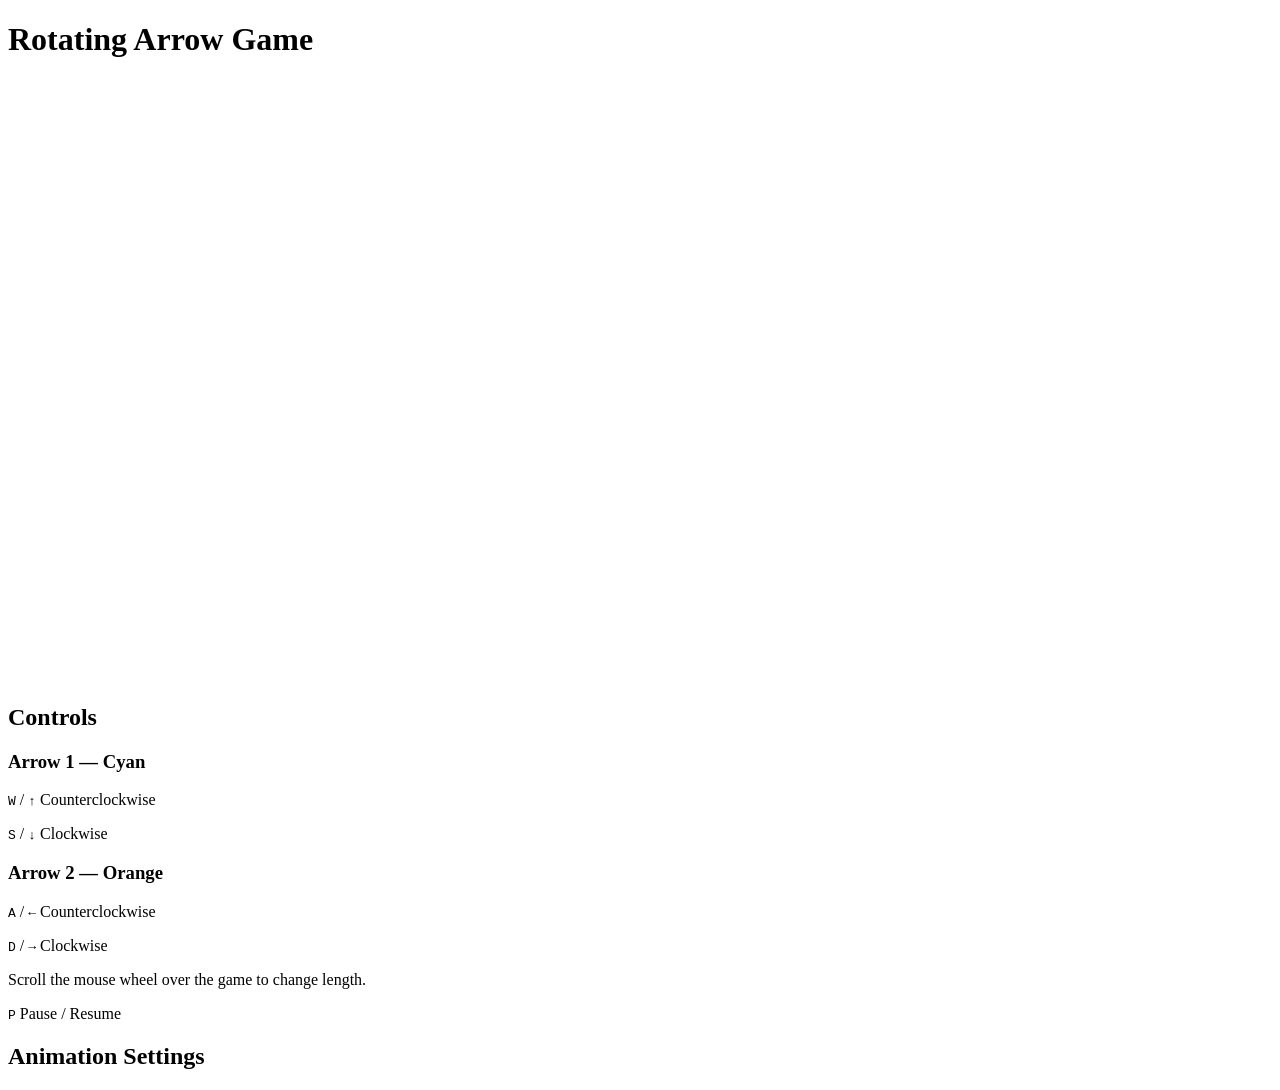
==== index.html @ 31f97ac0 "Rename Pivot Path Painting/index.html to index.html" ====
<!DOCTYPE html>
<html lang="en">
<head>
    <meta charset="UTF-8">
    <meta name="viewport" content="width=device-width, initial-scale=1.0">
    <title>Pivot Path Painting</title>
    <link rel="stylesheet" href="style.css">
</head>
<body>
    <h1>Rotating Arrow Game</h1>
    <canvas id="gameCanvas" width="800" height="600"></canvas>

<div id="controls-layout">

    <div id="controls">
        <h2>Controls</h2>

        <div class="control-section">
            <h3>Arrow 1 — Cyan</h3>
            <p><kbd>W</kbd> / <kbd>↑</kbd> Counterclockwise</p>
            <p><kbd>S</kbd> / <kbd>↓</kbd> Clockwise</p>
        </div>

        <div class="control-section">
            <h3>Arrow 2 — Orange</h3>
            <p><kbd>A</kbd> / <kbd>←</kbd> Counterclockwise</p>
            <p><kbd>D</kbd> / <kbd>→</kbd> Clockwise</p>
            <p>Scroll the mouse wheel over the game to change length.</p>
        </div>

        <p><kbd>P</kbd> Pause / Resume</p>
    </div>

    <div id="speedPanel">
        <h2>Animation Settings</h2>
    </div>

</div>


    <script src="script.js"></script>
</body>
</html>
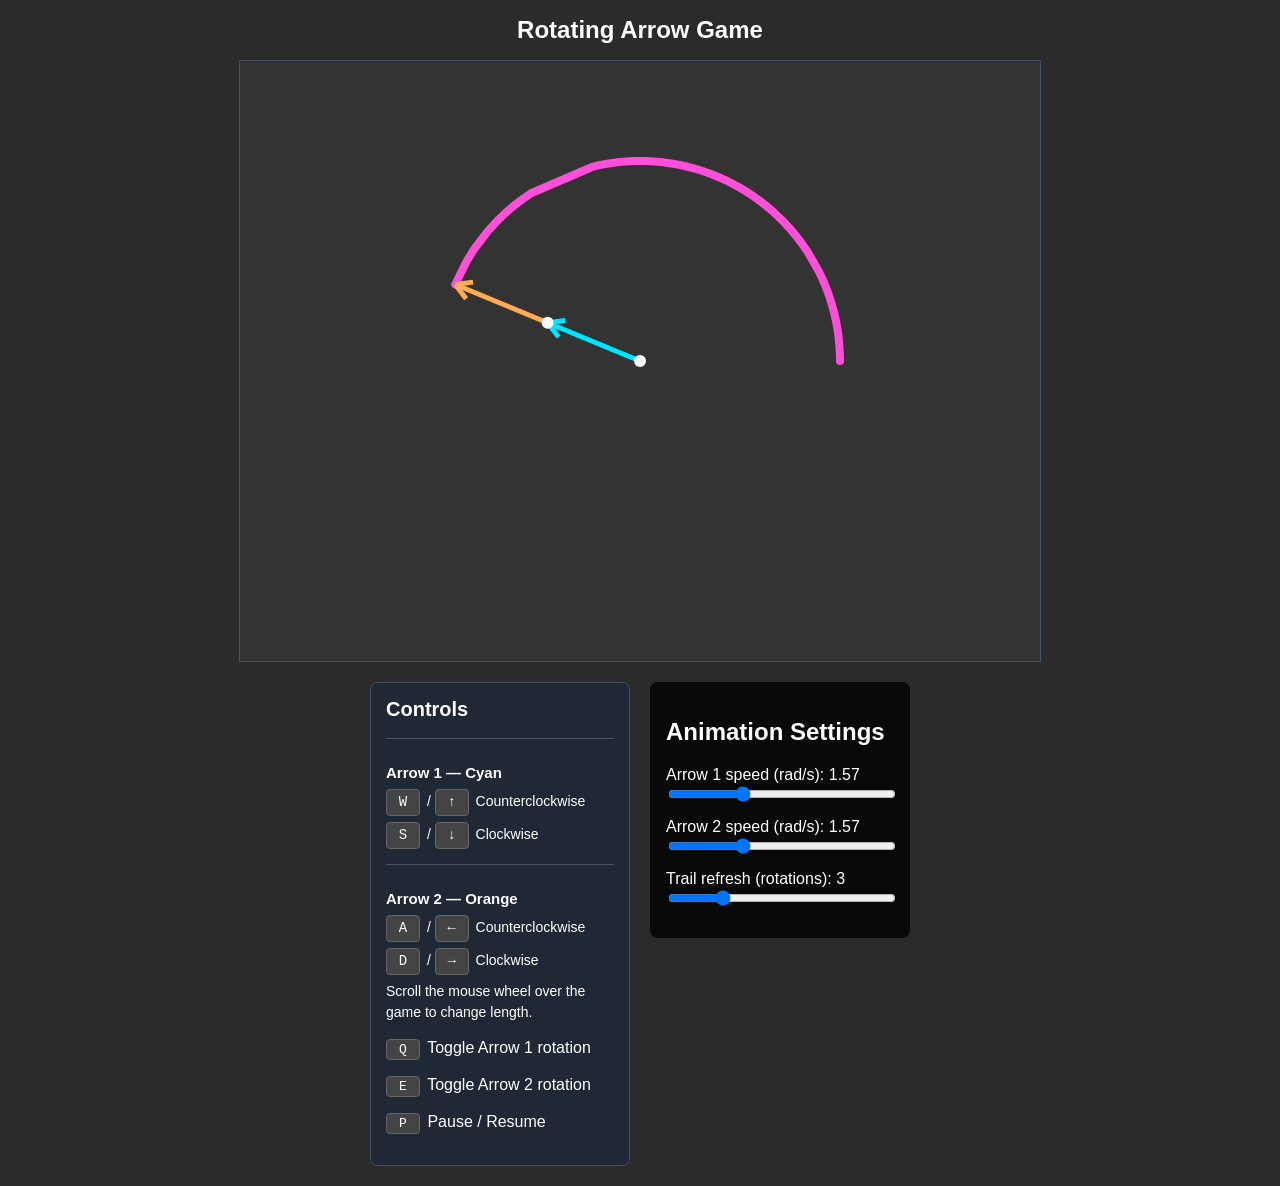
==== commit 2a885fce: "Update index.html q e control instructions" ====
--- a/index.html
+++ b/index.html
@@ -28,7 +28,8 @@
             <p><kbd>D</kbd> / <kbd>→</kbd> Clockwise</p>
             <p>Scroll the mouse wheel over the game to change length.</p>
         </div>
-
+        <p><kbd>Q</kbd> Toggle Arrow 1 rotation</p>
+        <p><kbd>E</kbd> Toggle Arrow 2 rotation</p>
         <p><kbd>P</kbd> Pause / Resume</p>
     </div>
 
--- a/style.css
+++ b/style.css
@@ -0,0 +1,146 @@
+
+body {
+    margin: 0;
+    min-height: 100vh;
+    display: flex;
+    flex-direction: column;
+    align-items: center;
+    justify-content: center;
+    background: #151923;
+    color: white;
+    font-family: Arial, sans-serif;
+}
+
+h1 {
+    font-size: 24px;
+}
+
+canvas {
+    background: #202735;
+    border: 1px solid #465166;
+    max-width: 95vw;
+    height: auto;
+}
+
+#controls {
+    width: min(800px, 95vw);
+    box-sizing: border-box;
+    margin-top: 15px;
+    padding: 15px;
+    background: #202735;
+    border: 1px solid #465166;
+    border-radius: 8px;
+}
+
+#controls h2 {
+    margin-top: 0;
+    font-size: 20px;
+}
+
+.control-section {
+    margin-top: 15px;
+    padding-top: 10px;
+    border-top: 1px solid #465166;
+}
+
+.control-section h3 {
+    font-size: 15px;
+    margin-bottom: 8px;
+}
+
+.control-section p {
+    font-size: 14px;
+    margin: 6px 0;
+    line-height: 1.5;
+}
+
+kbd {
+    display: inline-block;
+    min-width: 20px;
+    padding: 3px 6px;
+    margin-right: 3px;
+    text-align: center;
+    background: #343e50;
+    border: 1px solid #59677e;
+    border-radius: 4px;
+    color: white;
+    font-family: monospace;
+}
+
+#controls-layout {
+    display: flex !important;
+    flex-direction: row !important;
+    align-items: flex-start;
+    gap: 20px;
+    margin: 20px;
+}
+
+#controls {
+    flex: 0 0 260px;
+    width: 260px;
+    margin: 0;
+}
+
+#speedPanel {
+    flex: 0 0 260px;
+    width: 260px;
+    margin: 0;
+    padding: 16px;
+    background: rgba(0, 0, 0, 0.8);
+    color: white;
+    font-family: Arial, sans-serif;
+    border-radius: 8px;
+    box-sizing: border-box;
+}
+
+#speedPanel input[type="range"] {
+    display: block;
+    width: 100%;
+}
+
+.speed-control {
+    margin-bottom: 16px;
+}
+
+@media (max-width: 650px) {
+    #controls-layout {
+        flex-direction: column !important;
+    }
+}
+
+/* Overall page appearance */
+body {
+    background-color: #2b2b2b;
+    color: #ffffff;
+    font-family: Arial, sans-serif;
+}
+
+/* Main heading */
+h1 {
+    color: #ffffff;
+}
+
+/* Controls and instructions */
+#controls {
+    color: #ffffff;
+}
+
+#controls h2,
+#controls h3,
+#controls p {
+    color: #ffffff;
+}
+
+/* Keyboard keys */
+kbd {
+    background-color: #444444;
+    color: #ffffff;
+    border: 1px solid #666666;
+    border-radius: 4px;
+    padding: 2px 6px;
+}
+
+/* Canvas background */
+canvas {
+    background-color: #333333;
+}
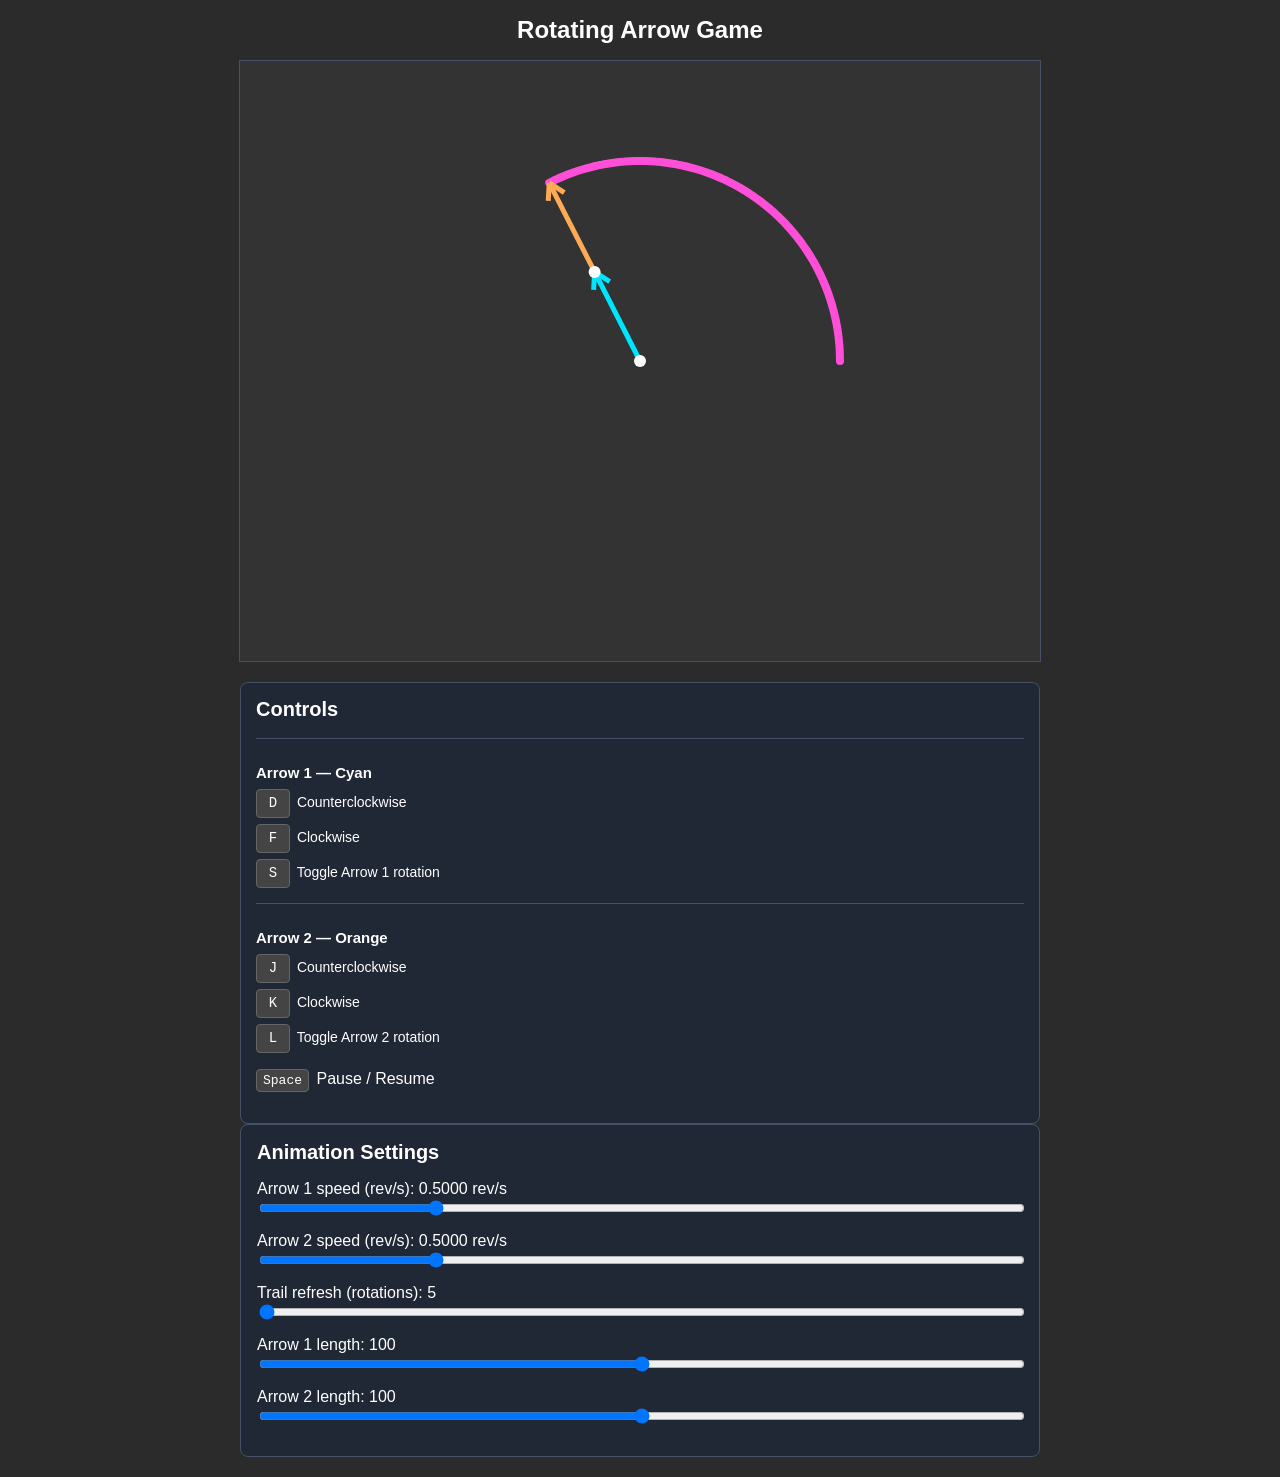
==== commit 3874184a: "mobile controls added?" ====
--- a/index.html
+++ b/index.html
@@ -10,33 +10,44 @@
 <body>
     <h1>Rotating Arrow Game</h1>
     <canvas id="gameCanvas" width="800" height="600"></canvas>
-
+    
 <div id="controls-layout">
-
-    <div id="controls">
-        <h2>Controls</h2>
-
-        <div class="control-section">
-            <h3>Arrow 1 — Cyan</h3>
-            <p><kbd>W</kbd> / <kbd>↑</kbd> Counterclockwise</p>
-            <p><kbd>S</kbd> / <kbd>↓</kbd> Clockwise</p>
+    <div id="keyboardControls">
+        <div id="controls">
+            <h2>Controls</h2>
+            <div class="control-section">
+                <h3>Arrow 1 — Cyan</h3>
+                <p><kbd>D</kbd> Counterclockwise</p>
+                <p><kbd>F</kbd> Clockwise</p>
+                <p><kbd>S</kbd> Toggle Arrow 1 rotation</p>
+            </div>
+            <div class="control-section">
+                <h3>Arrow 2 — Orange</h3>
+                <p><kbd>J</kbd> Counterclockwise</p>
+                <p><kbd>K</kbd> Clockwise</p>
+                <p><kbd>L</kbd> Toggle Arrow 2 rotation</p>
+            </div>
+            <p><kbd>Space</kbd> Pause / Resume</p>
         </div>
-
-        <div class="control-section">
-            <h3>Arrow 2 — Orange</h3>
-            <p><kbd>A</kbd> / <kbd>←</kbd> Counterclockwise</p>
-            <p><kbd>D</kbd> / <kbd>→</kbd> Clockwise</p>
-            <p>Scroll the mouse wheel over the game to change length.</p>
-        </div>
-        <p><kbd>Q</kbd> Toggle Arrow 1 rotation</p>
-        <p><kbd>E</kbd> Toggle Arrow 2 rotation</p>
-        <p><kbd>P</kbd> Pause / Resume</p>
-    </div>
 
     <div id="speedPanel">
         <h2>Animation Settings</h2>
     </div>
-
+</div>
+<div id="mobileControls">
+        <div class="arrow-controls arrow1-controls">
+            <h2>Arrow 1</h2>
+            <button id="arrow1CCW">↶ CCW</button>
+            <button id="arrow1Stop" class="stop-button">■ STOP</button>
+            <button id="arrow1CW">↷ CW</button>
+        </div>
+        <div class="arrow-controls arrow2-controls">
+            <h2>Arrow 2</h2>
+            <button id="arrow2CCW">↶ CCW</button>
+            <button id="arrow2Stop" class="stop-button">■ STOP</button>
+            <button id="arrow2CW">↷ CW</button>
+        </div>
+    </div>
 </div>
 
 
--- a/style.css
+++ b/style.css
@@ -1,4 +1,4 @@
-
+/* Overall page appearance */
 body {
     margin: 0;
     min-height: 100vh;
@@ -6,30 +6,53 @@
     flex-direction: column;
     align-items: center;
     justify-content: center;
-    background: #151923;
-    color: white;
+    background: #2b2b2b;
+    color: #ffffff;
     font-family: Arial, sans-serif;
 }
 
 h1 {
     font-size: 24px;
-}
-
+    color: #ffffff;
+    text-align: center;
+}
+
+/* Game canvas */
 canvas {
-    background: #202735;
+    display: block;
+    background: #333333;
     border: 1px solid #465166;
     max-width: 95vw;
     height: auto;
 }
 
+/* Desktop controls layout */
+#controls-layout {
+    display: flex;
+    flex-direction: row;
+    align-items: flex-start;
+    justify-content: center;
+    gap: 20px;
+    width: min(800px, 95vw);
+    margin: 20px auto;
+    box-sizing: border-box;
+}
+
+/* Keyboard controls panel */
+#keyboardControls {
+    flex: 1;
+    min-width: 0;
+}
+
 #controls {
-    width: min(800px, 95vw);
-    box-sizing: border-box;
-    margin-top: 15px;
+    width: 100%;
+    box-sizing: border-box;
+    margin: 0;
     padding: 15px;
     background: #202735;
     border: 1px solid #465166;
     border-radius: 8px;
+    color: #ffffff;
 }
 
 #controls h2 {
@@ -54,93 +77,159 @@
     line-height: 1.5;
 }
 
+/* Keyboard key styling */
 kbd {
     display: inline-block;
     min-width: 20px;
     padding: 3px 6px;
     margin-right: 3px;
     text-align: center;
-    background: #343e50;
-    border: 1px solid #59677e;
+    background: #444444;
+    border: 1px solid #666666;
     border-radius: 4px;
-    color: white;
+    color: #ffffff;
     font-family: monospace;
 }
 
-#controls-layout {
-    display: flex !important;
-    flex-direction: row !important;
-    align-items: flex-start;
-    gap: 20px;
-    margin: 20px;
-}
-
-#controls {
-    flex: 0 0 260px;
-    width: 260px;
-    margin: 0;
-}
-
+/* Animation settings panel */
 #speedPanel {
-    flex: 0 0 260px;
-    width: 260px;
+    flex: 1;
+    min-width: 0;
+    width: auto;
     margin: 0;
     padding: 16px;
-    background: rgba(0, 0, 0, 0.8);
-    color: white;
+    background: #202735;
+    color: #ffffff;
     font-family: Arial, sans-serif;
+    border: 1px solid #465166;
     border-radius: 8px;
     box-sizing: border-box;
+}
+
+#speedPanel h2 {
+    margin-top: 0;
+    font-size: 20px;
 }
 
 #speedPanel input[type="range"] {
     display: block;
     width: 100%;
+    box-sizing: border-box;
 }
 
 .speed-control {
     margin-bottom: 16px;
 }
 
+/* Touchscreen rotation controls */
+#mobileControls {
+    display: flex;
+    justify-content: space-between;
+    gap: 16px;
+    width: min(800px, 95vw);
+    box-sizing: border-box;
+    margin: 12px auto;
+}
+
+.arrow-controls {
+    display: flex;
+    flex: 1;
+    flex-direction: column;
+    gap: 10px;
+    min-width: 0;
+}
+
+.arrow-controls h2 {
+    text-align: center;
+    font-size: 16px;
+    margin: 4px 0;
+}
+
+.arrow1-controls h2 {
+    color: #00e5ff;
+}
+
+.arrow2-controls h2 {
+    color: #ffaa55;
+}
+
+.arrow-controls button {
+    width: 100%;
+    min-height: 56px;
+    padding: 10px 4px;
+    border: 1px solid #59677e;
+    border-radius: 12px;
+    background: #343e50;
+    color: #ffffff;
+    font-size: 16px;
+    font-weight: bold;
+    touch-action: manipulation;
+    -webkit-tap-highlight-color: transparent;
+}
+
+.arrow1-controls button:active {
+    background: #007f91;
+}
+
+.arrow2-controls button:active {
+    background: #96602e;
+}
+
+.arrow-controls .stop-button {
+    background: #a63c48;
+    border-color: #d85c69;
+}
+
+.arrow-controls .stop-button:active {
+    background: #762a33;
+}
+
+/* Hide touch controls by default.
+   JavaScript displays them on touch-oriented devices. */
+#mobileControls {
+    display: none;
+}
+
+/* Smaller screens */
 @media (max-width: 650px) {
+    body {
+        justify-content: flex-start;
+        padding: 8px 0;
+    }
+
+    h1 {
+        font-size: 20px;
+        margin: 8px 0;
+    }
+
+    #gameCanvas {
+        width: 96vw;
+        max-width: 96vw;
+        height: auto;
+    }
+
     #controls-layout {
-        flex-direction: column !important;
-    }
-}
-
-/* Overall page appearance */
-body {
-    background-color: #2b2b2b;
-    color: #ffffff;
-    font-family: Arial, sans-serif;
-}
-
-/* Main heading */
-h1 {
-    color: #ffffff;
-}
-
-/* Controls and instructions */
-#controls {
-    color: #ffffff;
-}
-
-#controls h2,
-#controls h3,
-#controls p {
-    color: #ffffff;
-}
-
-/* Keyboard keys */
-kbd {
-    background-color: #444444;
-    color: #ffffff;
-    border: 1px solid #666666;
-    border-radius: 4px;
-    padding: 2px 6px;
-}
-
-/* Canvas background */
-canvas {
-    background-color: #333333;
-}
+        flex-direction: column;
+        width: 96vw;
+        margin: 10px auto;
+        gap: 12px;
+    }
+
+    #keyboardControls,
+    #controls,
+    #speedPanel {
+        width: 100%;
+        box-sizing: border-box;
+    }
+
+    #mobileControls {
+        width: 96vw;
+        gap: 12px;
+        margin: 12px auto;
+    }
+
+    .arrow-controls button {
+        min-height: 60px;
+        font-size: 15px;
+    }
+}
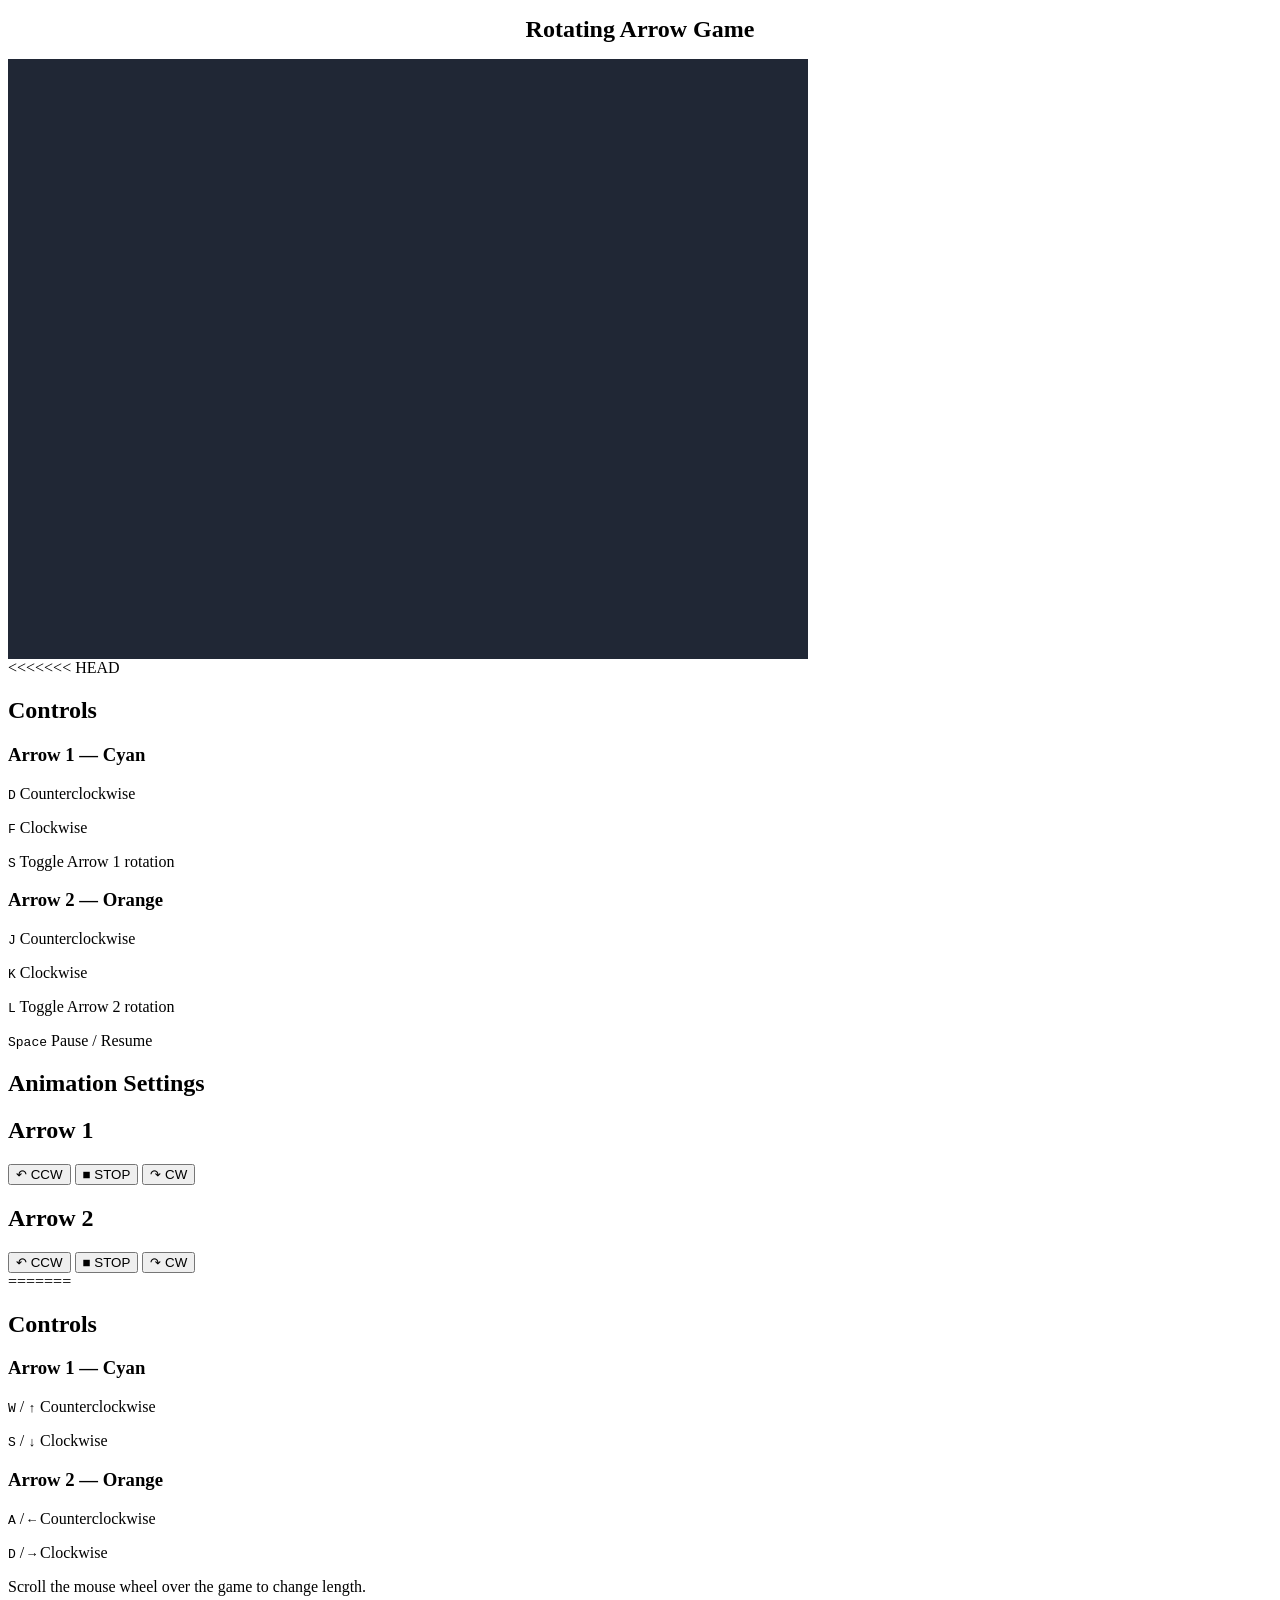
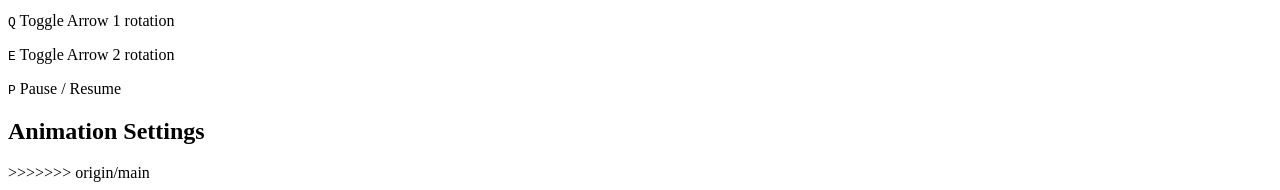
==== commit 07c6c60a: "finally?" ====
--- a/index.html
+++ b/index.html
@@ -10,6 +10,7 @@
 <body>
     <h1>Rotating Arrow Game</h1>
     <canvas id="gameCanvas" width="800" height="600"></canvas>
+<<<<<<< HEAD
     
 <div id="controls-layout">
     <div id="keyboardControls">
@@ -48,6 +49,35 @@
             <button id="arrow2CW">↷ CW</button>
         </div>
     </div>
+=======
+
+<div id="controls-layout">
+
+    <div id="controls">
+        <h2>Controls</h2>
+
+        <div class="control-section">
+            <h3>Arrow 1 — Cyan</h3>
+            <p><kbd>W</kbd> / <kbd>↑</kbd> Counterclockwise</p>
+            <p><kbd>S</kbd> / <kbd>↓</kbd> Clockwise</p>
+        </div>
+
+        <div class="control-section">
+            <h3>Arrow 2 — Orange</h3>
+            <p><kbd>A</kbd> / <kbd>←</kbd> Counterclockwise</p>
+            <p><kbd>D</kbd> / <kbd>→</kbd> Clockwise</p>
+            <p>Scroll the mouse wheel over the game to change length.</p>
+        </div>
+        <p><kbd>Q</kbd> Toggle Arrow 1 rotation</p>
+        <p><kbd>E</kbd> Toggle Arrow 2 rotation</p>
+        <p><kbd>P</kbd> Pause / Resume</p>
+    </div>
+
+    <div id="speedPanel">
+        <h2>Animation Settings</h2>
+    </div>
+
+>>>>>>> origin/main
 </div>
 
 
--- a/style.css
+++ b/style.css
@@ -1,4 +1,8 @@
+<<<<<<< HEAD
 /* Overall page appearance */
+=======
+
+>>>>>>> origin/main
 body {
     margin: 0;
     min-height: 100vh;
@@ -6,13 +10,19 @@
     flex-direction: column;
     align-items: center;
     justify-content: center;
+<<<<<<< HEAD
     background: #2b2b2b;
     color: #ffffff;
+=======
+    background: #151923;
+    color: white;
+>>>>>>> origin/main
     font-family: Arial, sans-serif;
 }
 
 h1 {
     font-size: 24px;
+<<<<<<< HEAD
     color: #ffffff;
     text-align: center;
 }
@@ -21,11 +31,18 @@
 canvas {
     display: block;
     background: #333333;
+=======
+}
+
+canvas {
+    background: #202735;
+>>>>>>> origin/main
     border: 1px solid #465166;
     max-width: 95vw;
     height: auto;
 }
 
+<<<<<<< HEAD
 /* Desktop controls layout */
 #controls-layout {
     display: flex;
@@ -48,11 +65,20 @@
     width: 100%;
     box-sizing: border-box;
     margin: 0;
+=======
+#controls {
+    width: min(800px, 95vw);
+    box-sizing: border-box;
+    margin-top: 15px;
+>>>>>>> origin/main
     padding: 15px;
     background: #202735;
     border: 1px solid #465166;
     border-radius: 8px;
-    color: #ffffff;
+<<<<<<< HEAD
+    color: #ffffff;
+=======
+>>>>>>> origin/main
 }
 
 #controls h2 {
@@ -77,13 +103,17 @@
     line-height: 1.5;
 }
 
+<<<<<<< HEAD
 /* Keyboard key styling */
+=======
+>>>>>>> origin/main
 kbd {
     display: inline-block;
     min-width: 20px;
     padding: 3px 6px;
     margin-right: 3px;
     text-align: center;
+<<<<<<< HEAD
     background: #444444;
     border: 1px solid #666666;
     border-radius: 4px;
@@ -109,18 +139,55 @@
 #speedPanel h2 {
     margin-top: 0;
     font-size: 20px;
+=======
+    background: #343e50;
+    border: 1px solid #59677e;
+    border-radius: 4px;
+    color: white;
+    font-family: monospace;
+}
+
+#controls-layout {
+    display: flex !important;
+    flex-direction: row !important;
+    align-items: flex-start;
+    gap: 20px;
+    margin: 20px;
+}
+
+#controls {
+    flex: 0 0 260px;
+    width: 260px;
+    margin: 0;
+}
+
+#speedPanel {
+    flex: 0 0 260px;
+    width: 260px;
+    margin: 0;
+    padding: 16px;
+    background: rgba(0, 0, 0, 0.8);
+    color: white;
+    font-family: Arial, sans-serif;
+    border-radius: 8px;
+    box-sizing: border-box;
+>>>>>>> origin/main
 }
 
 #speedPanel input[type="range"] {
     display: block;
     width: 100%;
-    box-sizing: border-box;
+<<<<<<< HEAD
+    box-sizing: border-box;
+=======
+>>>>>>> origin/main
 }
 
 .speed-control {
     margin-bottom: 16px;
 }
 
+<<<<<<< HEAD
 /* Touchscreen rotation controls */
 #mobileControls {
     display: flex;
@@ -232,4 +299,48 @@
         min-height: 60px;
         font-size: 15px;
     }
-}+}
+=======
+@media (max-width: 650px) {
+    #controls-layout {
+        flex-direction: column !important;
+    }
+}
+
+/* Overall page appearance */
+body {
+    background-color: #2b2b2b;
+    color: #ffffff;
+    font-family: Arial, sans-serif;
+}
+
+/* Main heading */
+h1 {
+    color: #ffffff;
+}
+
+/* Controls and instructions */
+#controls {
+    color: #ffffff;
+}
+
+#controls h2,
+#controls h3,
+#controls p {
+    color: #ffffff;
+}
+
+/* Keyboard keys */
+kbd {
+    background-color: #444444;
+    color: #ffffff;
+    border: 1px solid #666666;
+    border-radius: 4px;
+    padding: 2px 6px;
+}
+
+/* Canvas background */
+canvas {
+    background-color: #333333;
+}
+>>>>>>> origin/main
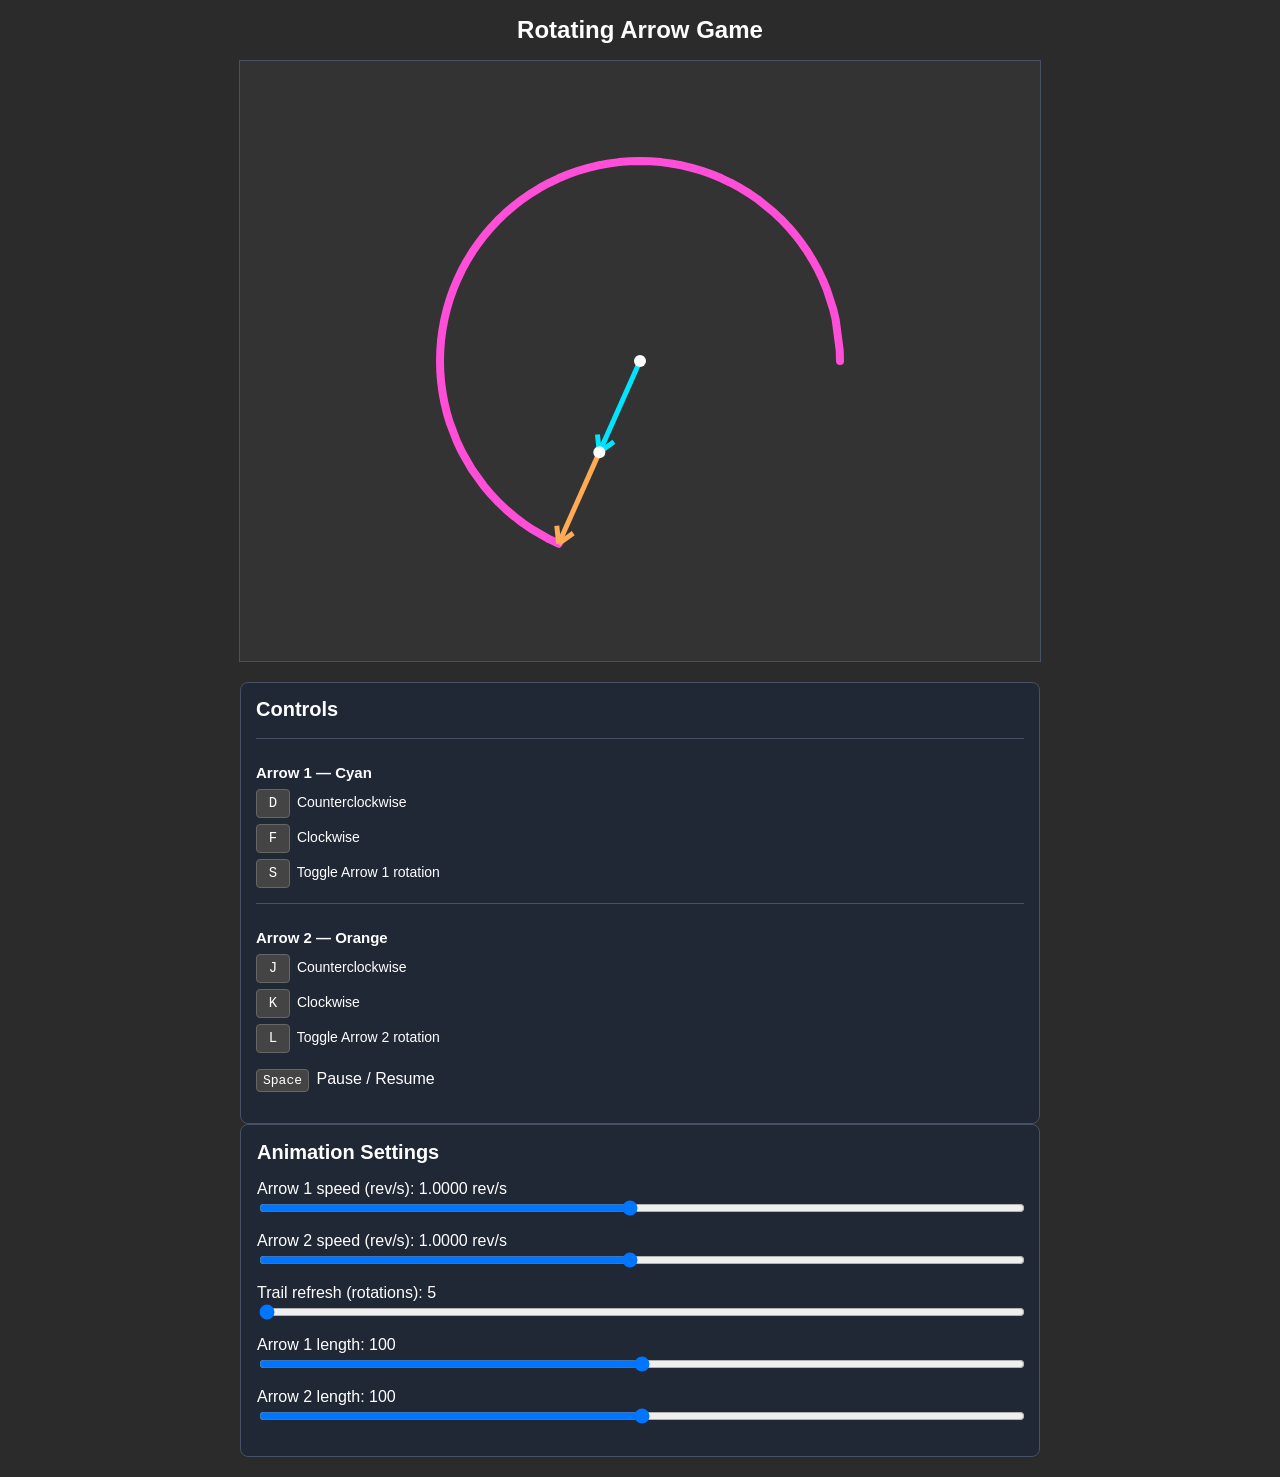
==== commit 3411815f: "mobile works now maybe? go to sleep" ====
--- a/index.html
+++ b/index.html
@@ -10,7 +10,6 @@
 <body>
     <h1>Rotating Arrow Game</h1>
     <canvas id="gameCanvas" width="800" height="600"></canvas>
-<<<<<<< HEAD
     
 <div id="controls-layout">
     <div id="keyboardControls">
@@ -36,50 +35,19 @@
     </div>
 </div>
 <div id="mobileControls">
-        <div class="arrow-controls arrow1-controls">
-            <h2>Arrow 1</h2>
-            <button id="arrow1CCW">↶ CCW</button>
-            <button id="arrow1Stop" class="stop-button">■ STOP</button>
-            <button id="arrow1CW">↷ CW</button>
-        </div>
-        <div class="arrow-controls arrow2-controls">
-            <h2>Arrow 2</h2>
-            <button id="arrow2CCW">↶ CCW</button>
-            <button id="arrow2Stop" class="stop-button">■ STOP</button>
-            <button id="arrow2CW">↷ CW</button>
-        </div>
+    <div class="arrow-controls arrow1-controls">
+        <h2>Arrow 1</h2>
+        <button id="arrow1CCW">↶ CCW</button>
+        <button id="arrow1Stop" class="stop-button">■ STOP</button>
+        <button id="arrow1CW">↷ CW</button>
     </div>
-=======
-
-<div id="controls-layout">
-
-    <div id="controls">
-        <h2>Controls</h2>
-
-        <div class="control-section">
-            <h3>Arrow 1 — Cyan</h3>
-            <p><kbd>W</kbd> / <kbd>↑</kbd> Counterclockwise</p>
-            <p><kbd>S</kbd> / <kbd>↓</kbd> Clockwise</p>
-        </div>
-
-        <div class="control-section">
-            <h3>Arrow 2 — Orange</h3>
-            <p><kbd>A</kbd> / <kbd>←</kbd> Counterclockwise</p>
-            <p><kbd>D</kbd> / <kbd>→</kbd> Clockwise</p>
-            <p>Scroll the mouse wheel over the game to change length.</p>
-        </div>
-        <p><kbd>Q</kbd> Toggle Arrow 1 rotation</p>
-        <p><kbd>E</kbd> Toggle Arrow 2 rotation</p>
-        <p><kbd>P</kbd> Pause / Resume</p>
+    <div class="arrow-controls arrow2-controls">
+        <h2>Arrow 2</h2>
+        <button id="arrow2CCW">↶ CCW</button>
+        <button id="arrow2Stop" class="stop-button">■ STOP</button>
+        <button id="arrow2CW">↷ CW</button>
     </div>
-
-    <div id="speedPanel">
-        <h2>Animation Settings</h2>
-    </div>
-
->>>>>>> origin/main
 </div>
-
 
     <script src="script.js"></script>
 </body>
--- a/style.css
+++ b/style.css
@@ -1,8 +1,4 @@
-<<<<<<< HEAD
 /* Overall page appearance */
-=======
-
->>>>>>> origin/main
 body {
     margin: 0;
     min-height: 100vh;
@@ -10,19 +6,13 @@
     flex-direction: column;
     align-items: center;
     justify-content: center;
-<<<<<<< HEAD
     background: #2b2b2b;
     color: #ffffff;
-=======
-    background: #151923;
-    color: white;
->>>>>>> origin/main
     font-family: Arial, sans-serif;
 }
 
 h1 {
     font-size: 24px;
-<<<<<<< HEAD
     color: #ffffff;
     text-align: center;
 }
@@ -31,18 +21,11 @@
 canvas {
     display: block;
     background: #333333;
-=======
-}
-
-canvas {
-    background: #202735;
->>>>>>> origin/main
     border: 1px solid #465166;
     max-width: 95vw;
     height: auto;
 }
 
-<<<<<<< HEAD
 /* Desktop controls layout */
 #controls-layout {
     display: flex;
@@ -65,20 +48,11 @@
     width: 100%;
     box-sizing: border-box;
     margin: 0;
-=======
-#controls {
-    width: min(800px, 95vw);
-    box-sizing: border-box;
-    margin-top: 15px;
->>>>>>> origin/main
     padding: 15px;
     background: #202735;
     border: 1px solid #465166;
     border-radius: 8px;
-<<<<<<< HEAD
-    color: #ffffff;
-=======
->>>>>>> origin/main
+    color: #ffffff;
 }
 
 #controls h2 {
@@ -103,17 +77,13 @@
     line-height: 1.5;
 }
 
-<<<<<<< HEAD
 /* Keyboard key styling */
-=======
->>>>>>> origin/main
 kbd {
     display: inline-block;
     min-width: 20px;
     padding: 3px 6px;
     margin-right: 3px;
     text-align: center;
-<<<<<<< HEAD
     background: #444444;
     border: 1px solid #666666;
     border-radius: 4px;
@@ -139,55 +109,18 @@
 #speedPanel h2 {
     margin-top: 0;
     font-size: 20px;
-=======
-    background: #343e50;
-    border: 1px solid #59677e;
-    border-radius: 4px;
-    color: white;
-    font-family: monospace;
-}
-
-#controls-layout {
-    display: flex !important;
-    flex-direction: row !important;
-    align-items: flex-start;
-    gap: 20px;
-    margin: 20px;
-}
-
-#controls {
-    flex: 0 0 260px;
-    width: 260px;
-    margin: 0;
-}
-
-#speedPanel {
-    flex: 0 0 260px;
-    width: 260px;
-    margin: 0;
-    padding: 16px;
-    background: rgba(0, 0, 0, 0.8);
-    color: white;
-    font-family: Arial, sans-serif;
-    border-radius: 8px;
-    box-sizing: border-box;
->>>>>>> origin/main
 }
 
 #speedPanel input[type="range"] {
     display: block;
     width: 100%;
-<<<<<<< HEAD
-    box-sizing: border-box;
-=======
->>>>>>> origin/main
+    box-sizing: border-box;
 }
 
 .speed-control {
     margin-bottom: 16px;
 }
 
-<<<<<<< HEAD
 /* Touchscreen rotation controls */
 #mobileControls {
     display: flex;
@@ -299,48 +232,4 @@
         min-height: 60px;
         font-size: 15px;
     }
-}
-=======
-@media (max-width: 650px) {
-    #controls-layout {
-        flex-direction: column !important;
-    }
-}
-
-/* Overall page appearance */
-body {
-    background-color: #2b2b2b;
-    color: #ffffff;
-    font-family: Arial, sans-serif;
-}
-
-/* Main heading */
-h1 {
-    color: #ffffff;
-}
-
-/* Controls and instructions */
-#controls {
-    color: #ffffff;
-}
-
-#controls h2,
-#controls h3,
-#controls p {
-    color: #ffffff;
-}
-
-/* Keyboard keys */
-kbd {
-    background-color: #444444;
-    color: #ffffff;
-    border: 1px solid #666666;
-    border-radius: 4px;
-    padding: 2px 6px;
-}
-
-/* Canvas background */
-canvas {
-    background-color: #333333;
-}
->>>>>>> origin/main
+}
